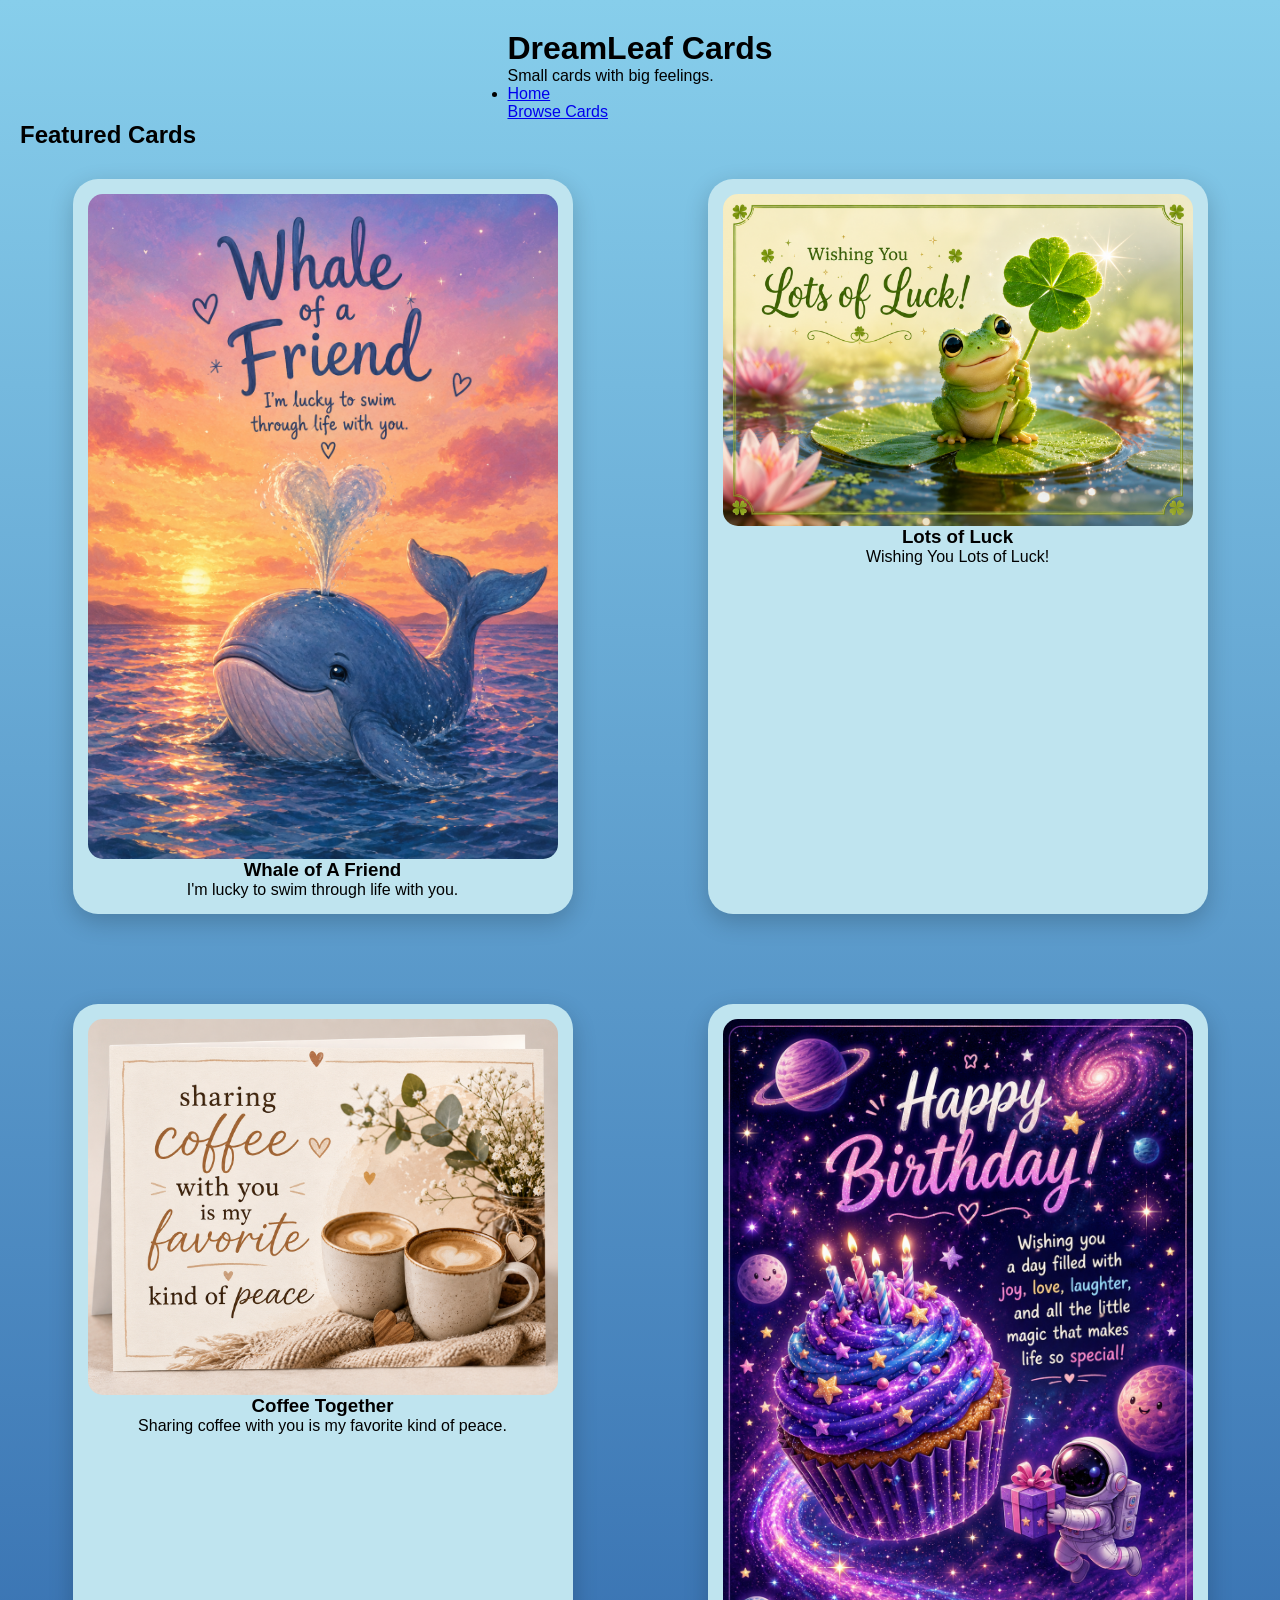
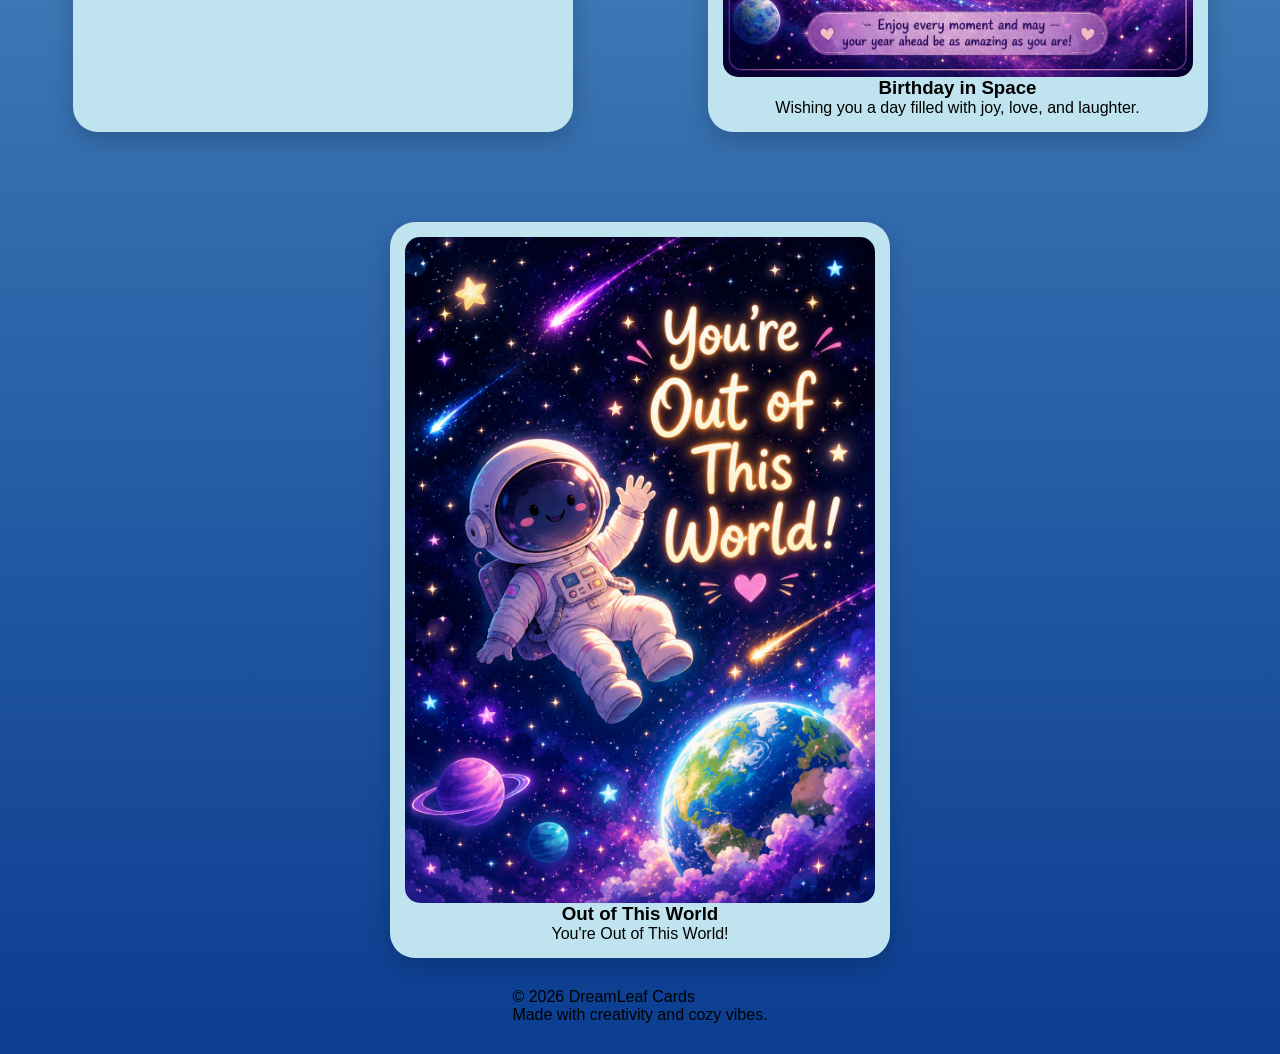
==== index.html @ 05cf786d "Add files via upload Update existing files." ====
<!DOCTYPE html>
<html lang="en">
<head>
  <meta charset="UTF-8">
  <meta name="viewport" content="width=device-width, initial-scale=1.0">
  <title>DreamLeaf Cards</title>
  <link rel="stylesheet" href="styles.css">
</head>
<body>

  <header class="hero">
    <h1>DreamLeaf Cards</h1>
    <p>Small cards with big feelings.</p>

    <nav>
      <ul>
        <li><a href="#">Home</a></li>
        <!-- Hidden for now <li><a href="#">Birthday</a></li>
        <li><a href="#">Funny</a></li>
        <li><a href="#">Animals</a></li>
        <li><a href="#">Holiday</a></li>
      </ul> -->
    </nav>

    <a href="#cards" class="browse-btn">Browse Cards</a>
  </header>

  <main>
    <section id="cards" class="cards-section">
      <h2>Featured Cards</h2>

      <div class="card-container">
        <div class="card">
   
        <a href="Whale.html">
  <img
    src="WhaleOfAFriend.png"
    alt="Whale of a Friend"
    class="card-image"
  />
</a>
        <h3>Whale of A Friend</h3>
        <p>I'm lucky to swim through life with you.</p>
     </div>

      <div class="card">
        <a href="Frog.html">
  <img
    src="FrogLuck.png"
    alt="Frog wishing lots of luck"
    class="card-image"
  />
  </a>
        <h3>Lots of Luck</h3>
        <p>Wishing You Lots of Luck!</p>
      </div>

      <div class="card">
        <a href="Coffee.html">
  <img
    src="CoffeePeace.png"
    alt="Coffee friendship greeting card" height="900" width="1250"
    class="card-image"
  />
  </a>
        <h3>Coffee Together</h3>
        <p>Sharing coffee with you is my favorite kind of peace.</p>
      </div>
      
            <div class="card">
        <a href="SpaceBirthday.html">
  <img
    src="SpaceBirthday.png"
    alt="Birthday in space greeting card" height="900" width="1250"
    class="card-image"
  />
  </a>
        <h3>Birthday in Space</h3>
        <p>Wishing you a day filled with joy, love, and laughter. </p>
      </div>
      
     <div class="card">
     <a href="OutofThisWorld.html">
  <img
    src="OutofThisWorld.png"
    alt="You're out of this world"
    class="card-image"
  />
</a>
       <h3>Out of This World</h3>
       <p>You're Out of This World!</p>
    </section>
    </div>
  </main>

  <footer>
    <p>© 2026 DreamLeaf Cards</p>
    <p>Made with creativity and cozy vibes.</p>
  </footer>

  <script>
    function shareCard(cardName) {
      if (navigator.share) {
        navigator.share({
          title: cardName,
          text: "Check out this card from DreamLeaf Cards!",
          url: window.location.href
        });
      } else {
        alert("Copy this page link to share the card!");
      }
    }
  </script>

</body>
</html>
---- styles.css ----
* {
  margin: 0;
  padding: 0;
  box-sizing: border-box;
}

body {
  background: linear-gradient(to bottom, #87ceeb, #0b3d91);

  font-family: Arial, sans-serif;

  min-height: 100vh;

  display: flex;
  flex-direction: column;
  align-items: center;

  padding: 30px 20px;
}

/* ---------- WEBSITE TITLE ---------- */

.site-header {
  text-align: center;
  margin-bottom: 40px;
}

.site-header h1 {
  font-size: 3rem;
  color: #0b3d91;

  margin-bottom: 10px;
}

.site-header p {
  font-size: 1.2rem;
  color: white;
}

/* ---------- CARD SECTION ---------- */

.card-container {
  display: flex;
  flex-wrap: wrap;

  justify-content: center;
  gap: 30px;

  width: 100%;
}

/* ---------- INDIVIDUAL CARD ---------- */

.card {
  width: 90%;
  max-width: 500px;

  margin: 30px auto;
  padding: 15px;

  background-color: #bfe4ef;

  border-radius: 25px;

  text-align: center;

  box-shadow: 0 8px 25px rgba(0,0,0,0.2);

  overflow: hidden;
}

.card:hover {
  transform: scale(1.03);
}

/* ---------- IMAGE ---------- */

.card-image {
  width: 100%;
  height: auto;

  display: block;

  border-radius: 15px;
}

/* ---------- TEXT ---------- */

.card h2 {
  color: #0b3d91;

  font-size: 2rem;

  margin-top: 20px;
  margin-bottom: 20px;
  }
  
  .share-btn {
  	background: linear-gradient(135deg, #7b5cff, #ff7be5);
      color: white;
      border: none;
      padding: 14px 24px;
      font-size: 1.1rem;
      font-weight: bold;
      border-radius: 999px;
      cursor: pointer;
      margin-top: 20px;
      box-shadow: 0 6px 18px rgba(0,0,0,0.25);
      transition: all 0.3s ease;
  }
  
  .share-btn:hover {
  	transform: scale(1.05);
      box-shadow: 0 10px 24px rgba(0,0,0,0.35);
 }
 
   .share-btn:active {
   	transform: scale(0.97);
   }
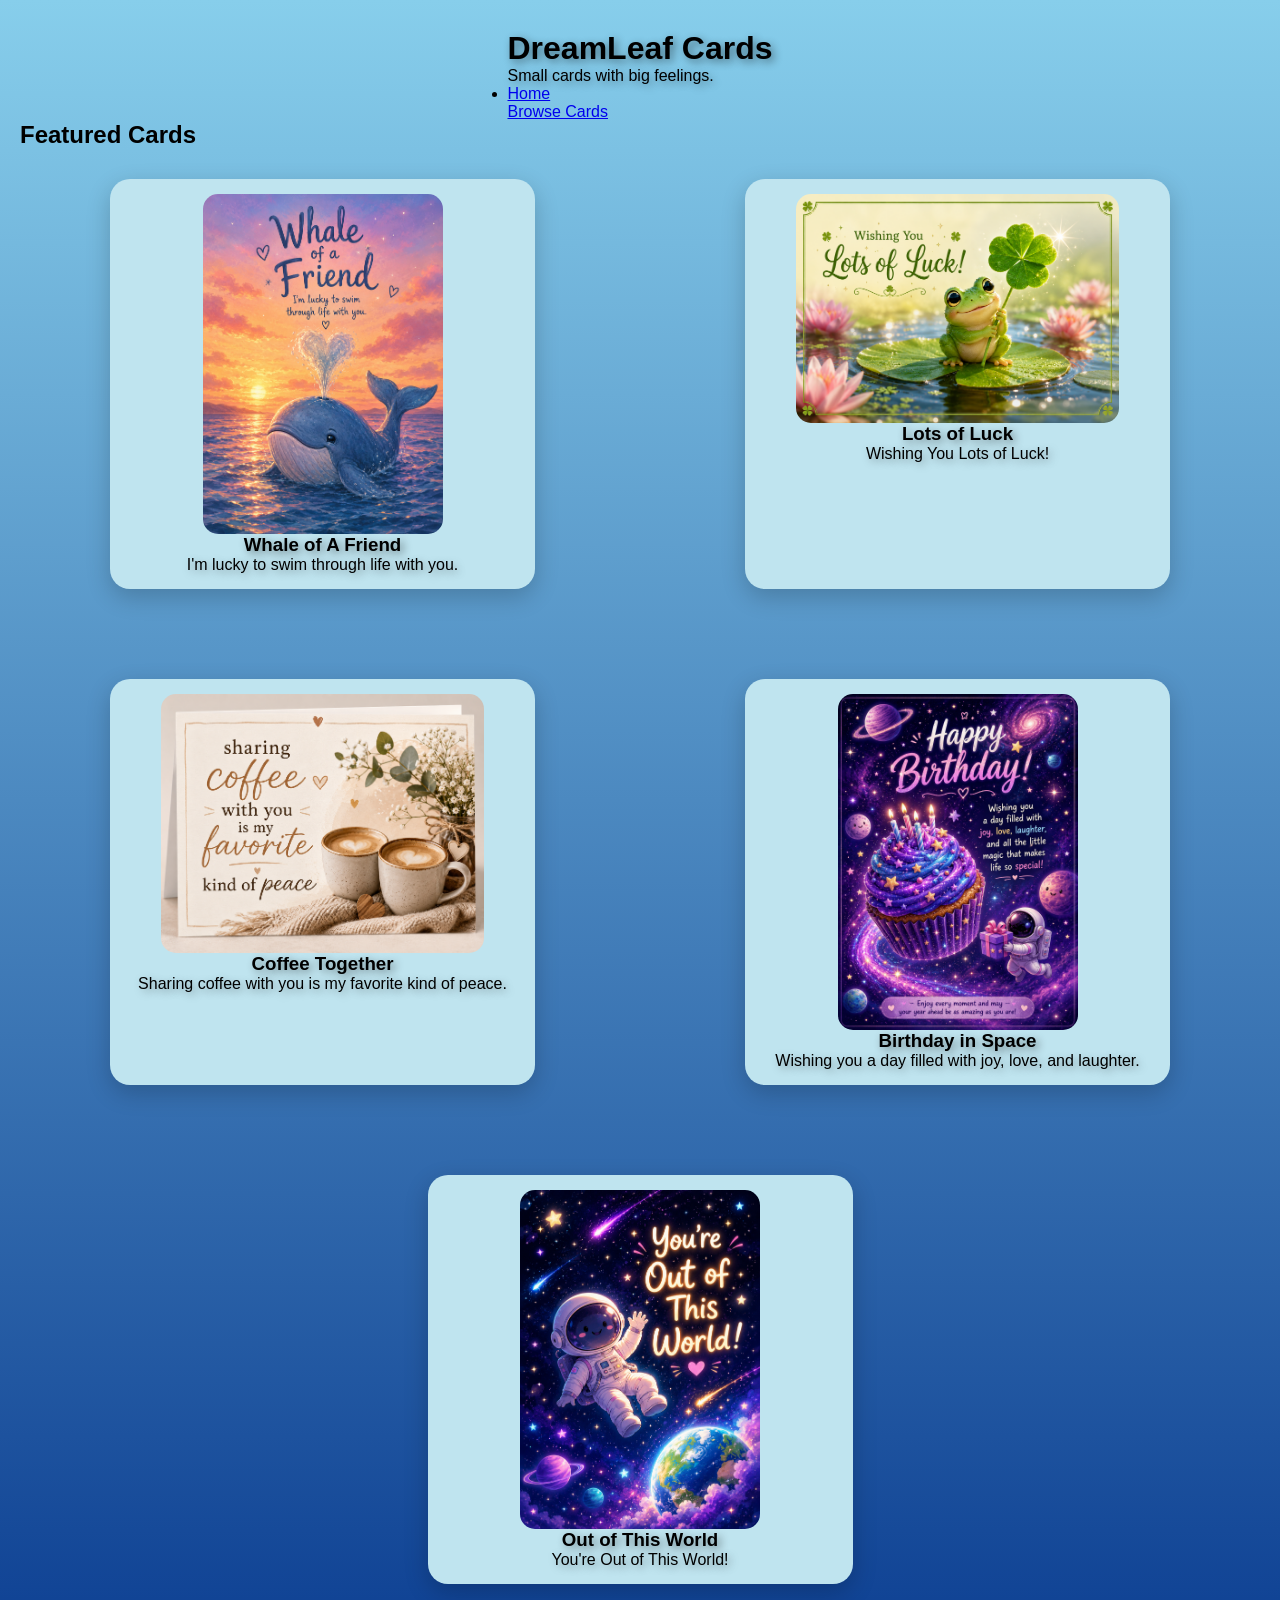
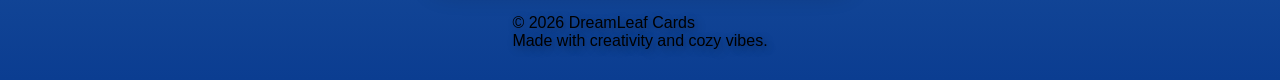
==== commit f0377b3d: "Add files via upload Update existing files." ====
--- a/index.html
+++ b/index.html
@@ -36,7 +36,7 @@
   <img
     src="WhaleOfAFriend.png"
     alt="Whale of a Friend"
-    class="card-image"
+    class="card-image verticle-card"
   />
 </a>
         <h3>Whale of A Friend</h3>
@@ -72,7 +72,7 @@
   <img
     src="SpaceBirthday.png"
     alt="Birthday in space greeting card" height="900" width="1250"
-    class="card-image"
+    class="card-image verticle-card"
   />
   </a>
         <h3>Birthday in Space</h3>
@@ -84,7 +84,7 @@
   <img
     src="OutofThisWorld.png"
     alt="You're out of this world"
-    class="card-image"
+    class="card-image verticle-card"
   />
 </a>
        <h3>Out of This World</h3>
--- a/styles.css
+++ b/styles.css
@@ -53,14 +53,14 @@
 
 .card {
   width: 90%;
-  max-width: 500px;
+  max-width: 425px;
 
   margin: 30px auto;
   padding: 15px;
 
   background-color: #bfe4ef;
 
-  border-radius: 25px;
+  border-radius: 20px;
 
   text-align: center;
 
@@ -76,12 +76,26 @@
 /* ---------- IMAGE ---------- */
 
 .card-image {
-  width: 100%;
+  width: 82%;
   height: auto;
-
+  max-height: 85vh;
+  max-width: 425px;
   display: block;
 
   border-radius: 15px;
+  
+  margin: 0 auto;
+}
+
+.verticle-card {
+	max-width: 300px;
+	}
+	
+@media (orientation: landscape) {
+	
+	.verticle-card {
+		max-width: 240px
+		}
 }
 
 /* ---------- TEXT ---------- */
@@ -117,4 +131,16 @@
    .share-btn:active {
    	transform: scale(0.97);
    }
+   
+   h1 {
+   	text-shadow: 3px 3px 8px rgba(0,0,0,0.45);
+   }
+   
+   h3 {
+   	text-shadow: 3px 3px 8px rgba(0,0,0,0.45);
+   }
+   
+   p {
+   	text-shadow: 3px 3px 8px rgba(0,0,0,0.35);
+   }
   
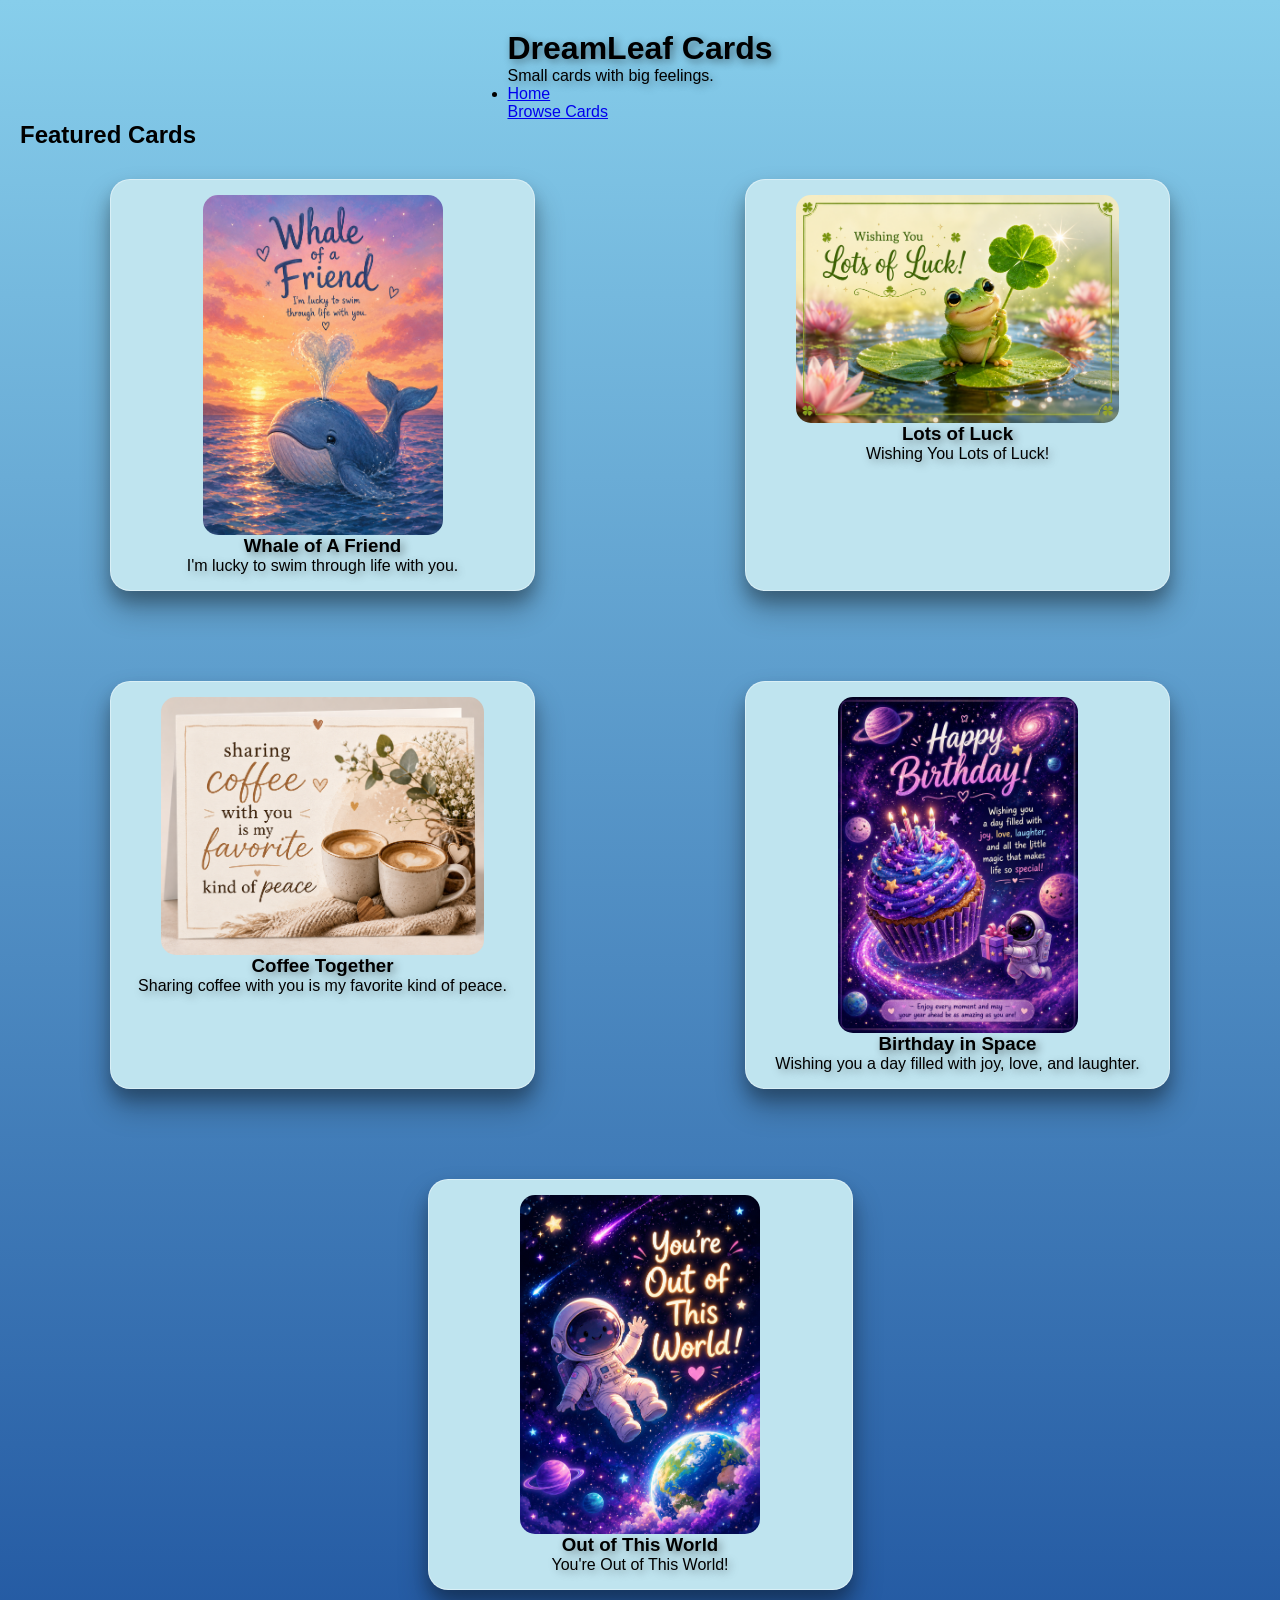
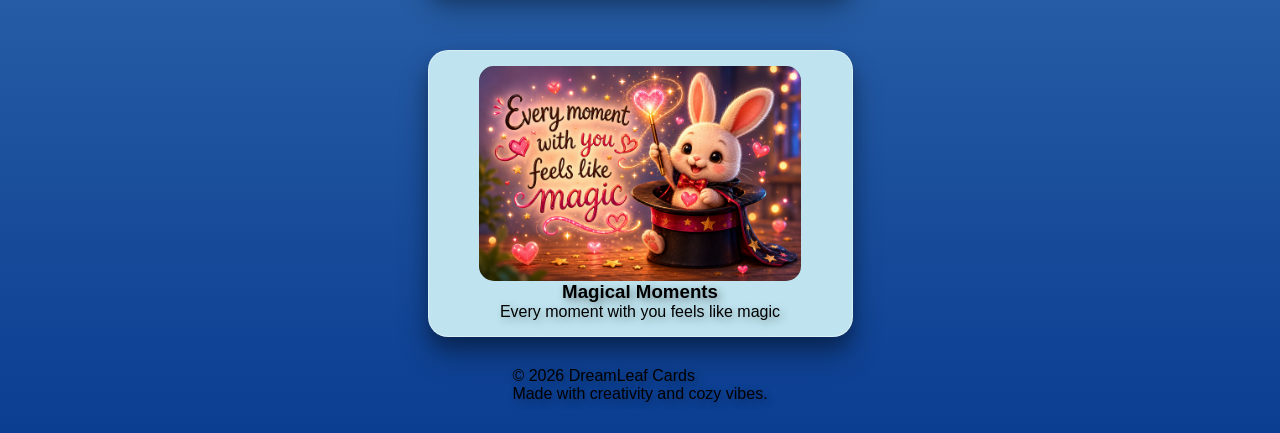
==== commit e5acd615: "Add files via upload Update existing files and upload new files." ====
--- a/index.html
+++ b/index.html
@@ -91,6 +91,19 @@
        <p>You're Out of This World!</p>
     </section>
     </div>
+    
+         <div class="card">
+     <a href="Magic.html">
+  <img
+    src="Magic.png"
+    alt="You're magical card"
+    class="card-image"
+  />
+</a>
+       <h3>Magical Moments</h3>
+       <p>Every moment with you feels like magic</p>
+    </section>
+    </div>
   </main>
 
   <footer>
--- a/styles.css
+++ b/styles.css
@@ -59,18 +59,21 @@
   padding: 15px;
 
   background-color: #bfe4ef;
-
+  border: 1px solid rgba(255,255,255,0.4);
   border-radius: 20px;
 
   text-align: center;
 
-  box-shadow: 0 8px 25px rgba(0,0,0,0.2);
+  box-shadow: 0 18px 30px rgba(0, 0, 0, 0.3),
+                            0 10px 15px rgba(0, 0, 0, 0.2);
 
   overflow: hidden;
 }
-
+ transition: 0.3s ease;
 .card:hover {
-  transform: scale(1.03);
+  transform: translate(-6px) scale(1.02);
+  box-shadow: 0 25px 40px rgba(0, 0, 0, 0.3),
+                            0 10px 15px rgba(0, 0, 0, 0.2);
 }
 
 /* ---------- IMAGE ---------- */
@@ -110,26 +113,54 @@
   }
   
   .share-btn {
-  	background: linear-gradient(135deg, #7b5cff, #ff7be5);
+  	background: linear-gradient(180deg,#67d4ff, #3ba7f5);
       color: white;
+      font-weight: bold;
       border: none;
-      padding: 14px 24px;
-      font-size: 1.1rem;
-      font-weight: bold;
-      border-radius: 999px;
-      cursor: pointer;
-      margin-top: 20px;
-      box-shadow: 0 6px 18px rgba(0,0,0,0.25);
-      transition: all 0.3s ease;
+      border-radius: 16px;
+      
+      padding: 14px 28px;
+      
+      position: relative;
+      
+      box-shadow:
+        0 7px 0 #1f78c9,
+        0 14px 24px rgba(0,0,0,0.25);
+        
+        cursor: pointer;
+        
+      transition: transform 0.15s ease,
+        box-shadow 0.15s ease;
   }
   
+  .share-btn::before {
+  	content: "";
+     
+       position: absolute;
+
+       top: 3px;
+       left: 6px;
+       right: 6px;
+       height: 45%;  
+       
+       border-radius: 12px;
+       
+       background: rgba(255,255,255,0.25);
+       
+       pointer-events: none;
+}
   .share-btn:hover {
-  	transform: scale(1.05);
-      box-shadow: 0 10px 24px rgba(0,0,0,0.35);
+  	transform: translateY(-2px);
+      box-shadow: 0 9px 0 #1f78c9,
+        0 18px 28px rgba(0,0,0,0.3);
  }
  
    .share-btn:active {
-   	transform: scale(0.97);
+   	transform: translateY(4px);
+   
+       box-shadow:
+        0 3px 0 #1f78c9,
+        0 8px 14px rgba(0,0,0,0.25);
    }
    
    h1 {
@@ -143,4 +174,8 @@
    p {
    	text-shadow: 3px 3px 8px rgba(0,0,0,0.35);
    }
+   
+   .share-card {
+   	max-width: 700px;
+   }
   
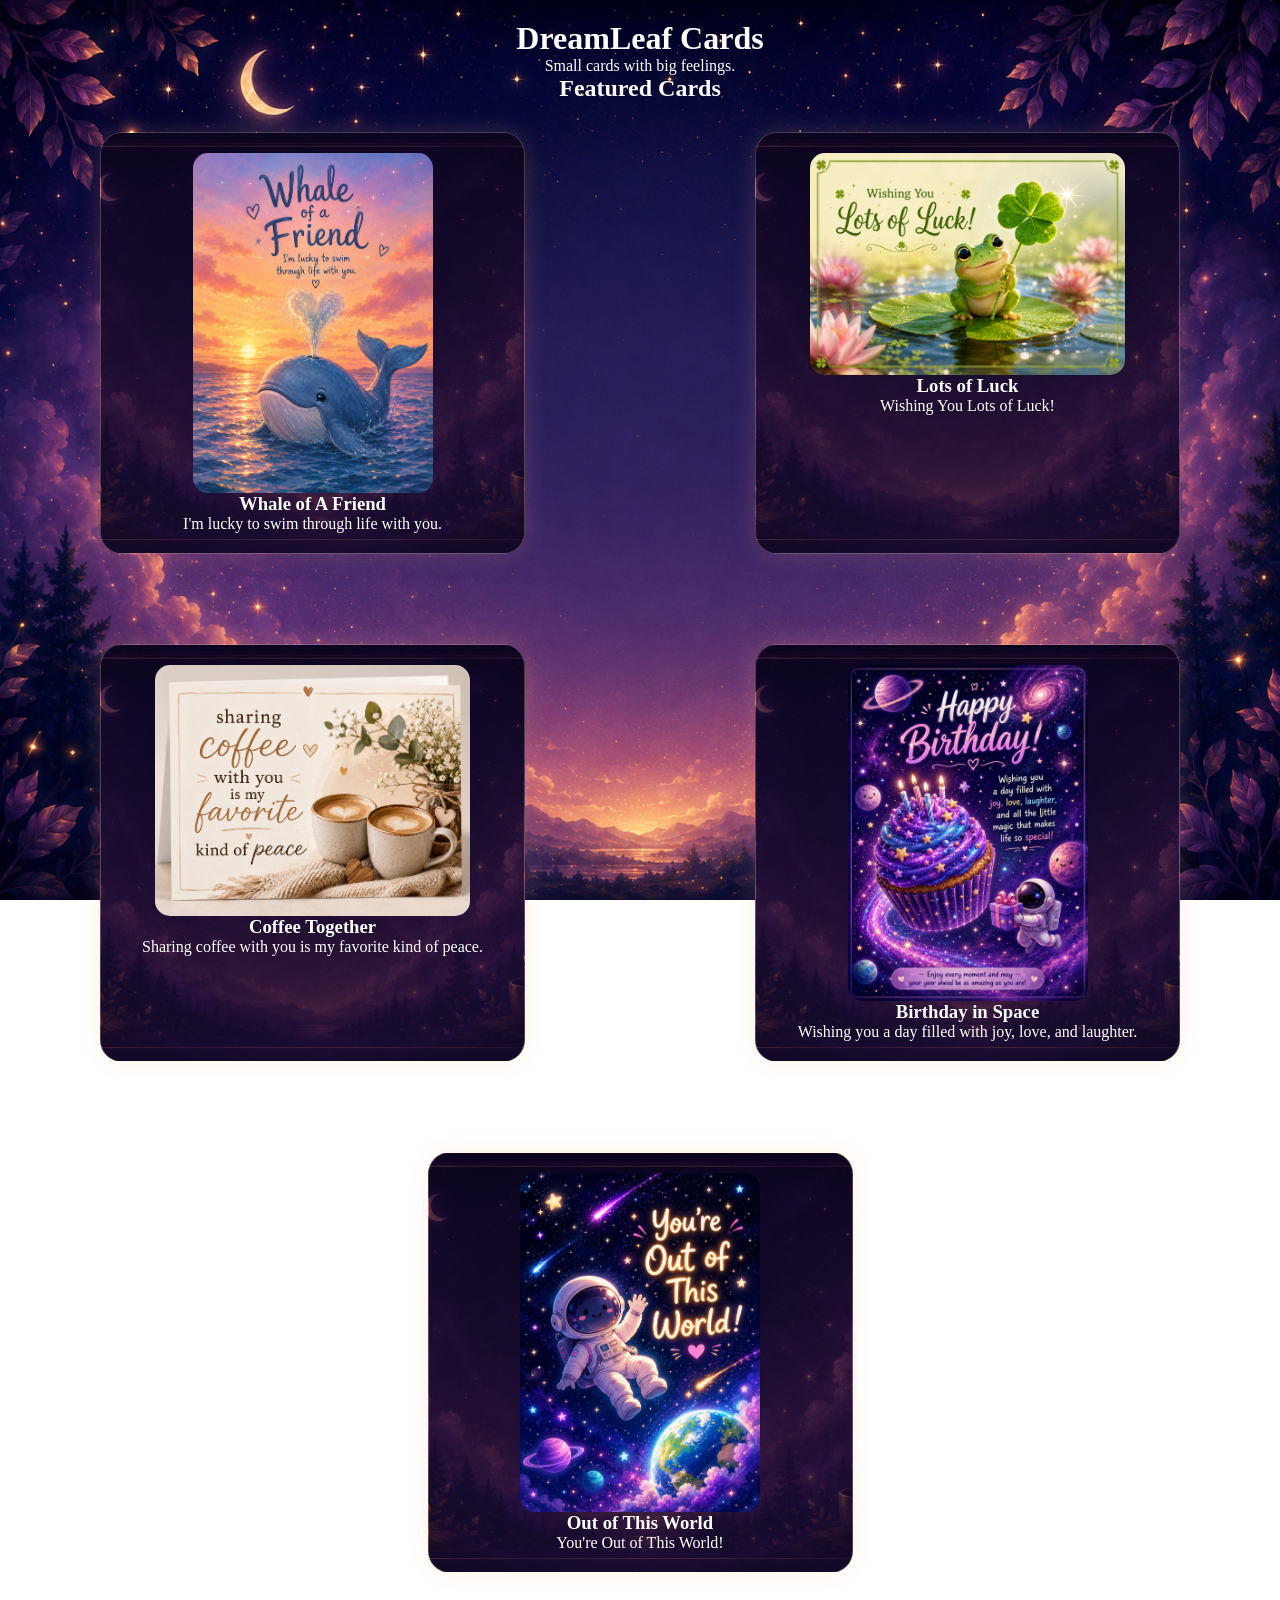
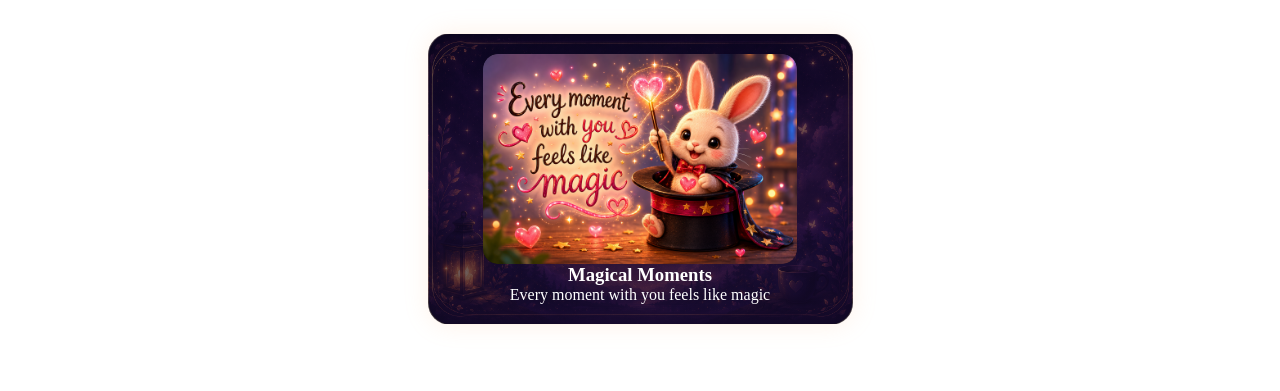
==== commit 6f5391af: "Add files via upload Update existing files." ====
--- a/index.html
+++ b/index.html
@@ -14,15 +14,15 @@
 
     <nav>
       <ul>
-        <li><a href="#">Home</a></li>
-        <!-- Hidden for now <li><a href="#">Birthday</a></li>
+        <!-- Hidden for now<li><a href="#">Home</a></li>
+        <li><a href="#">Birthday</a></li>
         <li><a href="#">Funny</a></li>
         <li><a href="#">Animals</a></li>
         <li><a href="#">Holiday</a></li>
-      </ul> -->
+      </ul> 
     </nav>
 
-    <a href="#cards" class="browse-btn">Browse Cards</a>
+    <a href="#cards" class="browse-btn">Browse Cards</a> -->
   </header>
 
   <main>
--- a/styles.css
+++ b/styles.css
@@ -6,16 +6,20 @@
 
 body {
   background: linear-gradient(to bottom, #87ceeb, #0b3d91);
-
-  font-family: Arial, sans-serif;
+  color: white;
+
+  font-family: Georgia, serif;
 
   min-height: 100vh;
-
-  display: flex;
-  flex-direction: column;
+   background-image: url("Background.png");
+   background-size: cover;
+   background-position: center;
+   background-repeat: no-repeat;
+   background-attachment: fixed;
   align-items: center;
-
-  padding: 30px 20px;
+  margin: 0;   
+  padding-top: 20px;
+  text-align: center;
 }
 
 /* ---------- WEBSITE TITLE ---------- */
@@ -52,23 +56,50 @@
 /* ---------- INDIVIDUAL CARD ---------- */
 
 .card {
+	position: relative;
+	
+	background-image: url("CardBackground.png");
+	background-size: cover;
+	background-position: center;
+	background-repeat: no-repeat;
+	
+	color: white;
+	
   width: 90%;
   max-width: 425px;
 
   margin: 30px auto;
-  padding: 15px;
-
-  background-color: #bfe4ef;
-  border: 1px solid rgba(255,255,255,0.4);
-  border-radius: 20px;
+  padding: 20px;
+
+  border: 1px solid rgba(255,220,180,0.25);
+  border-radius: 22px;
 
   text-align: center;
 
-  box-shadow: 0 18px 30px rgba(0, 0, 0, 0.3),
-                            0 10px 15px rgba(0, 0, 0, 0.2);
+  box-shadow: 0  0 25px rgba(255, 180, 120, 0.18);
+                           
 
   overflow: hidden;
 }
+
+.card::before {
+	content: "";
+	
+	position: absolute;
+	inset: 0;
+	
+	background:
+	    linear-gradient(rgba(15, 8, 30, 0.55),
+	    rgba(25, 12, 45, 0.65)
+	 );
+	
+	z-index: 0;
+	}
+	
+	.card * {
+		position: relative;
+		z-index: 1;
+		}
  transition: 0.3s ease;
 .card:hover {
   transform: translate(-6px) scale(1.02);
@@ -113,7 +144,9 @@
   }
   
   .share-btn {
-  	background: linear-gradient(180deg,#67d4ff, #3ba7f5);
+  	background: linear-gradient(180deg, rgba(70, 35, 110, 0.95),
+                  rgba(30, 15, 55, 0.95)
+                  );
       color: white;
       font-weight: bold;
       border: none;
@@ -124,8 +157,8 @@
       position: relative;
       
       box-shadow:
-        0 7px 0 #1f78c9,
-        0 14px 24px rgba(0,0,0,0.25);
+        0 14px 24px rgba(0,0,0,0.25),
+        0 0 18px rgba(255, 200, 140, 0.18);
         
         cursor: pointer;
         
@@ -164,7 +197,8 @@
    }
    
    h1 {
-   	text-shadow: 3px 3px 8px rgba(0,0,0,0.45);
+   	text-shadow: 0 0 10px rgba(255, 220, 150, 0.7,
+             0 0 20px rgba(255, 180, 100, 0.5);
    }
    
    h3 {
@@ -178,4 +212,17 @@
    .share-card {
    	max-width: 700px;
    }
+   
+   nav a {
+   	color: #ffdca8;
+       text-decoration: none;
+       margin: 0 10px;
+       font-size: 1.1rem;
+       }
+       
+       nav a:hover {
+       	color: white;
+       }
+       
+    
   
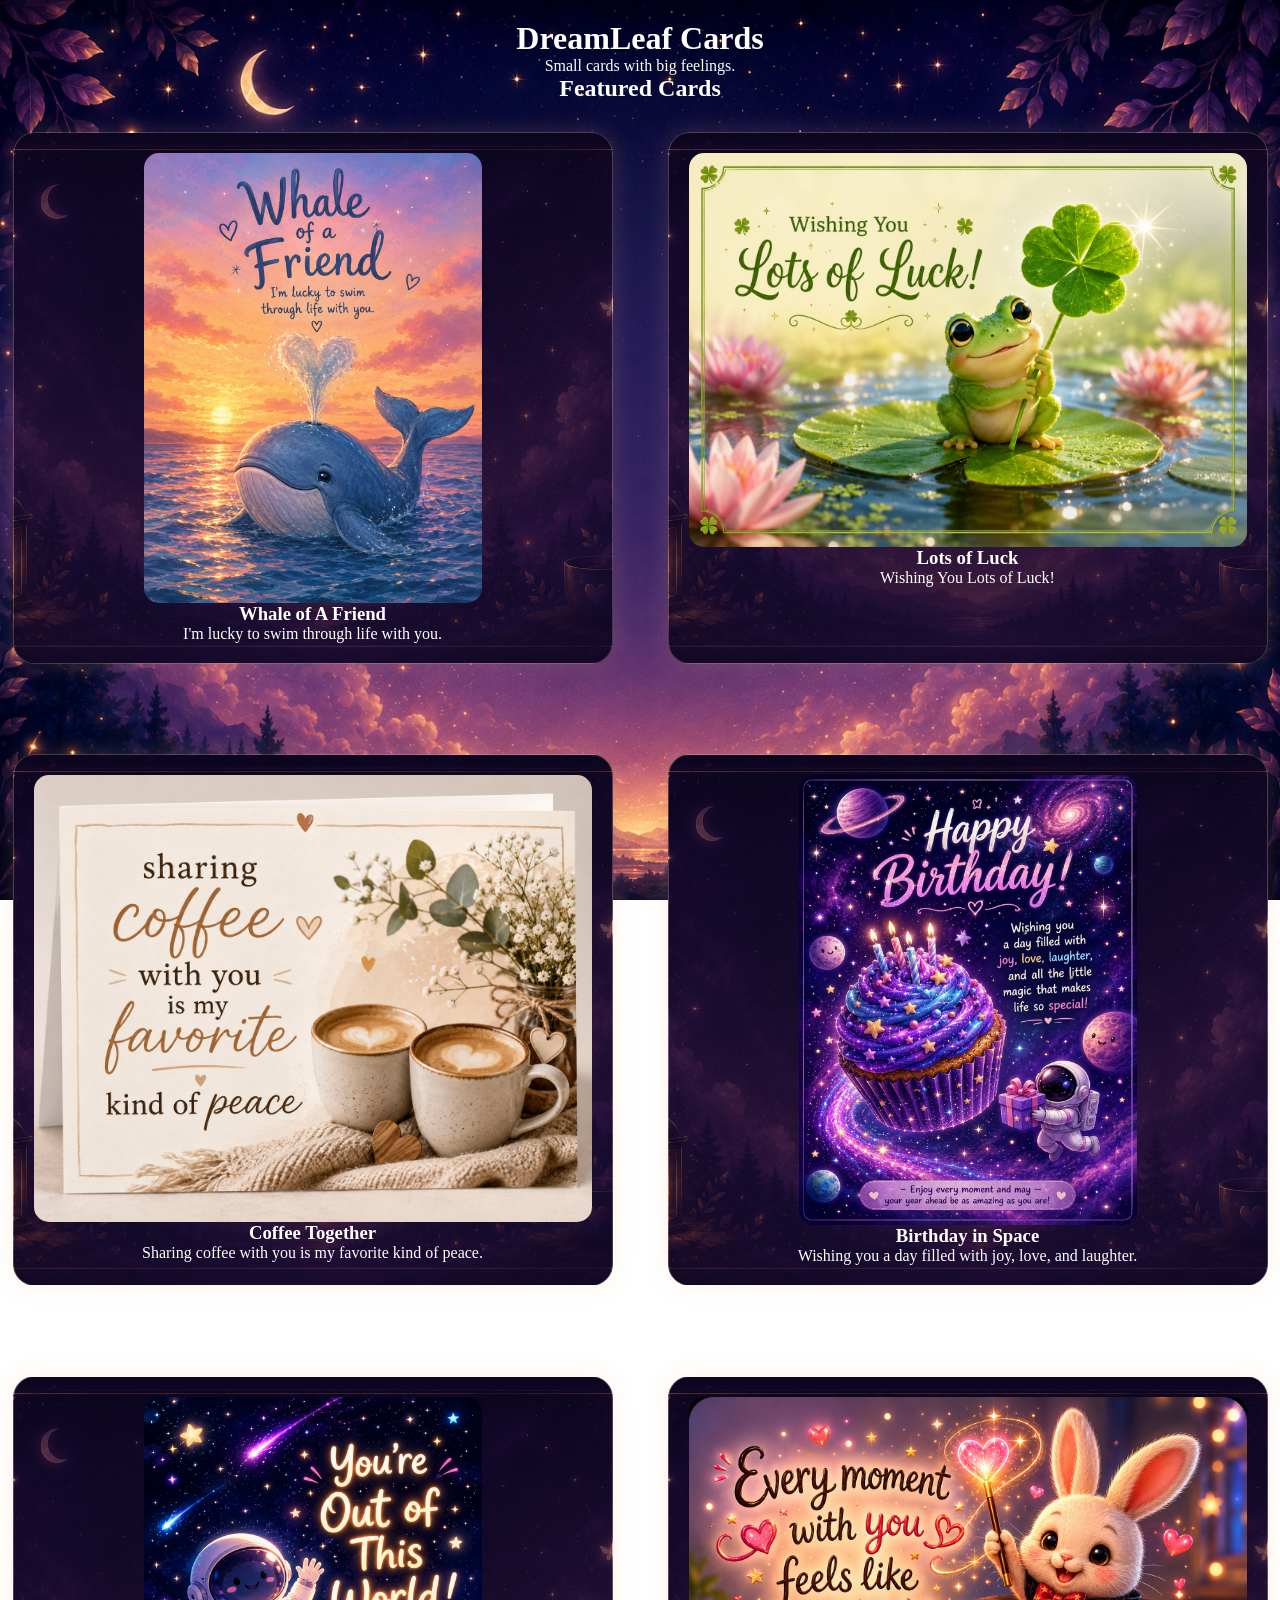
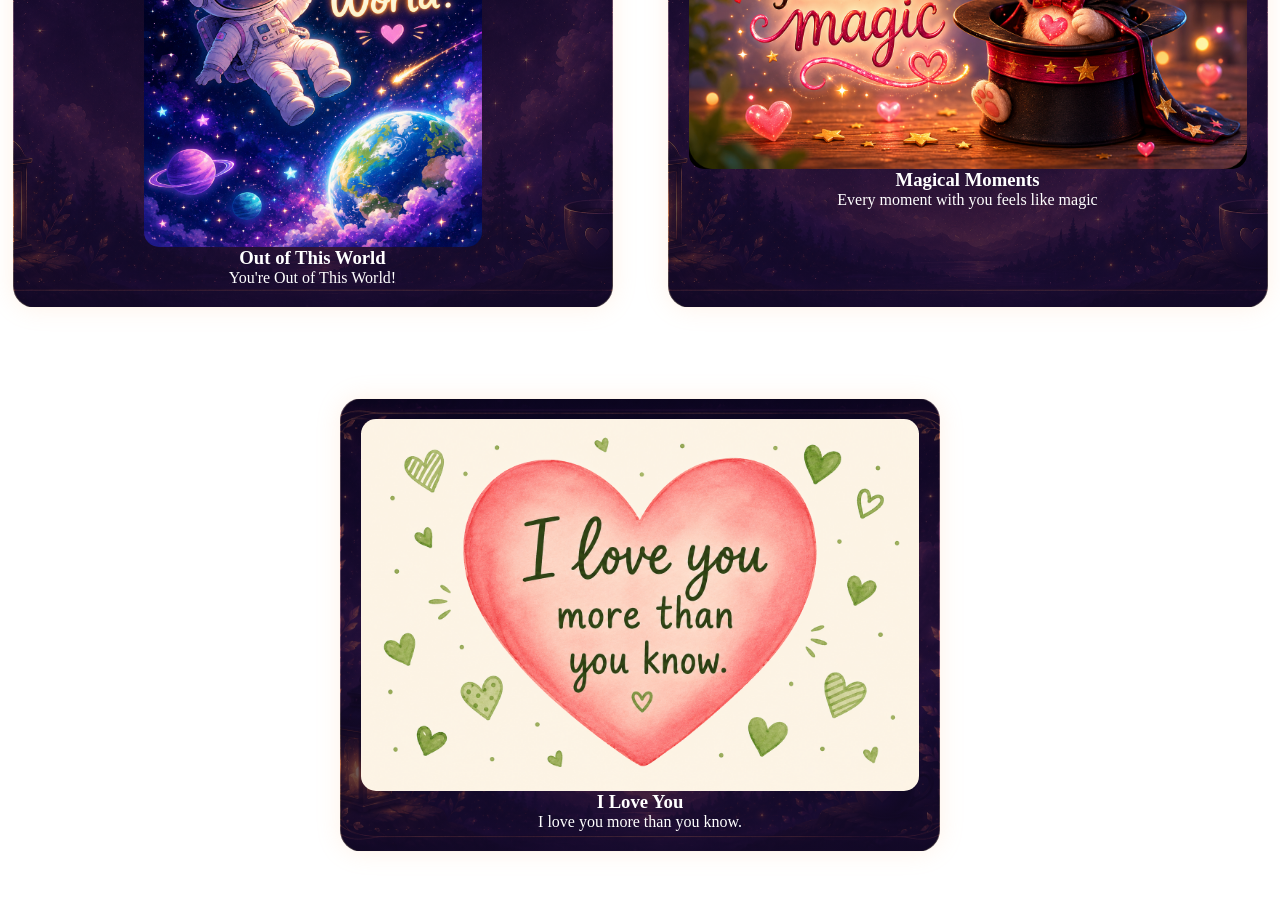
==== commit 3469694f: "Add files via upload Update existing files and upload new files." ====
--- a/index.html
+++ b/index.html
@@ -5,6 +5,16 @@
   <meta name="viewport" content="width=device-width, initial-scale=1.0">
   <title>DreamLeaf Cards</title>
   <link rel="stylesheet" href="styles.css">
+  <!-- Google tag (gtag.js) -->
+<script async src="https://www.googletagmanager.com/gtag/js?id=G-XDQZ6QW7JZ"></script>
+<script>
+  window.dataLayer = window.dataLayer || [];
+  function gtag(){dataLayer.push(arguments);}
+  gtag('js', new Date());
+
+  gtag('config', 'G-XDQZ6QW7JZ');
+</script>
+  
 </head>
 <body>
 
@@ -36,7 +46,7 @@
   <img
     src="WhaleOfAFriend.png"
     alt="Whale of a Friend"
-    class="card-image verticle-card"
+    class="card-image verticle-card-img"
   />
 </a>
         <h3>Whale of A Friend</h3>
@@ -72,7 +82,7 @@
   <img
     src="SpaceBirthday.png"
     alt="Birthday in space greeting card" height="900" width="1250"
-    class="card-image verticle-card"
+    class="card-image verticle-card-img"
   />
   </a>
         <h3>Birthday in Space</h3>
@@ -84,12 +94,12 @@
   <img
     src="OutofThisWorld.png"
     alt="You're out of this world"
-    class="card-image verticle-card"
+    class="card-image verticle-card-img"
   />
 </a>
        <h3>Out of This World</h3>
        <p>You're Out of This World!</p>
-    </section>
+   
     </div>
     
          <div class="card">
@@ -102,8 +112,22 @@
 </a>
        <h3>Magical Moments</h3>
        <p>Every moment with you feels like magic</p>
+    
+    </div>
+    
+    <div class="card">
+     <a href="Love.html">
+  <img
+    src="Love.png"
+    alt="I love you"
+    class="card-image"
+  />
+</a>
+       <h3>I Love You</h3>
+       <p>I love you more than you know. </p>
+    
+    </div>
     </section>
-    </div>
   </main>
 
   <footer>
--- a/styles.css
+++ b/styles.css
@@ -66,7 +66,7 @@
 	color: white;
 	
   width: 90%;
-  max-width: 425px;
+  max-width: 600px;
 
   margin: 30px auto;
   padding: 20px;
@@ -110,10 +110,10 @@
 /* ---------- IMAGE ---------- */
 
 .card-image {
-  width: 82%;
+  width: 100%;
   height: auto;
   max-height: 85vh;
-  max-width: 425px;
+  max-width: none;
   display: block;
 
   border-radius: 15px;
@@ -121,14 +121,15 @@
   margin: 0 auto;
 }
 
-.verticle-card {
-	max-width: 300px;
+.verticle-card-img {
+	max-width: 400px;
 	}
 	
 @media (orientation: landscape) {
 	
-	.verticle-card {
-		max-width: 240px
+	.verticle-card-img {
+		max-width: 338px;
+		max-height: 450px;
 		}
 }
 
@@ -183,17 +184,19 @@
        pointer-events: none;
 }
   .share-btn:hover {
-  	transform: translateY(-2px);
-      box-shadow: 0 9px 0 #1f78c9,
-        0 18px 28px rgba(0,0,0,0.3);
+  	transform: scale(1.03);
+      background: rgba(70, 35, 110, 0.95);
+      color: white;
+       box-shadow:
+            0 0 20px rgba (255, 210, 140, 0.35);
  }
  
    .share-btn:active {
-   	transform: translateY(4px);
+   	transform: translateY(2px);
    
        box-shadow:
-        0 3px 0 #1f78c9,
-        0 8px 14px rgba(0,0,0,0.25);
+       0 8px 18px rgba(0,0,0,0.25),
+       0 0 18px rgba(255, 200, 140, 0.22);
    }
    
    h1 {
@@ -224,5 +227,17 @@
        	color: white;
        }
        
+  .share-card.horizontal-card {
+  	width: 98%;
+      max-width: 900px;
+      }
+      
+  .horizontal-card .card-image {
+  	width: 100%;
+      max-width: none;
+      height: auto;
+  }
+  
+  
     
   
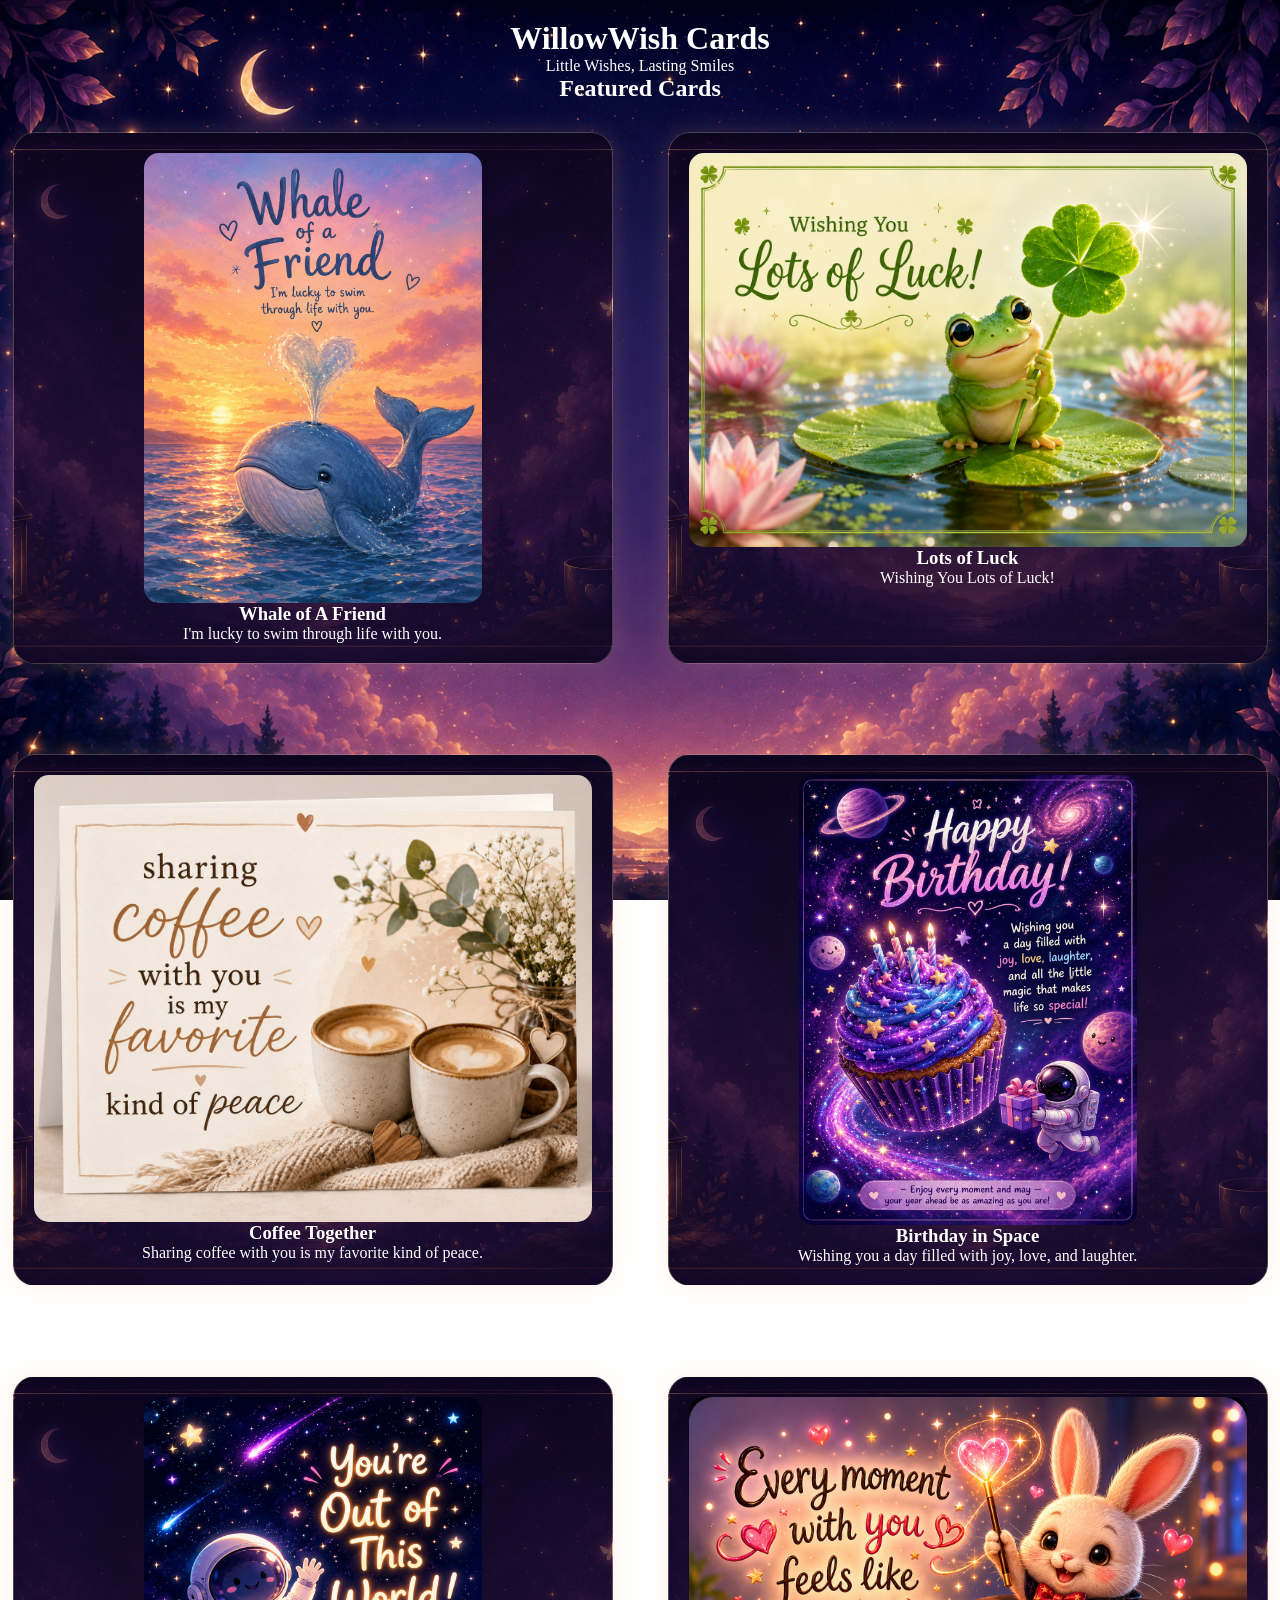
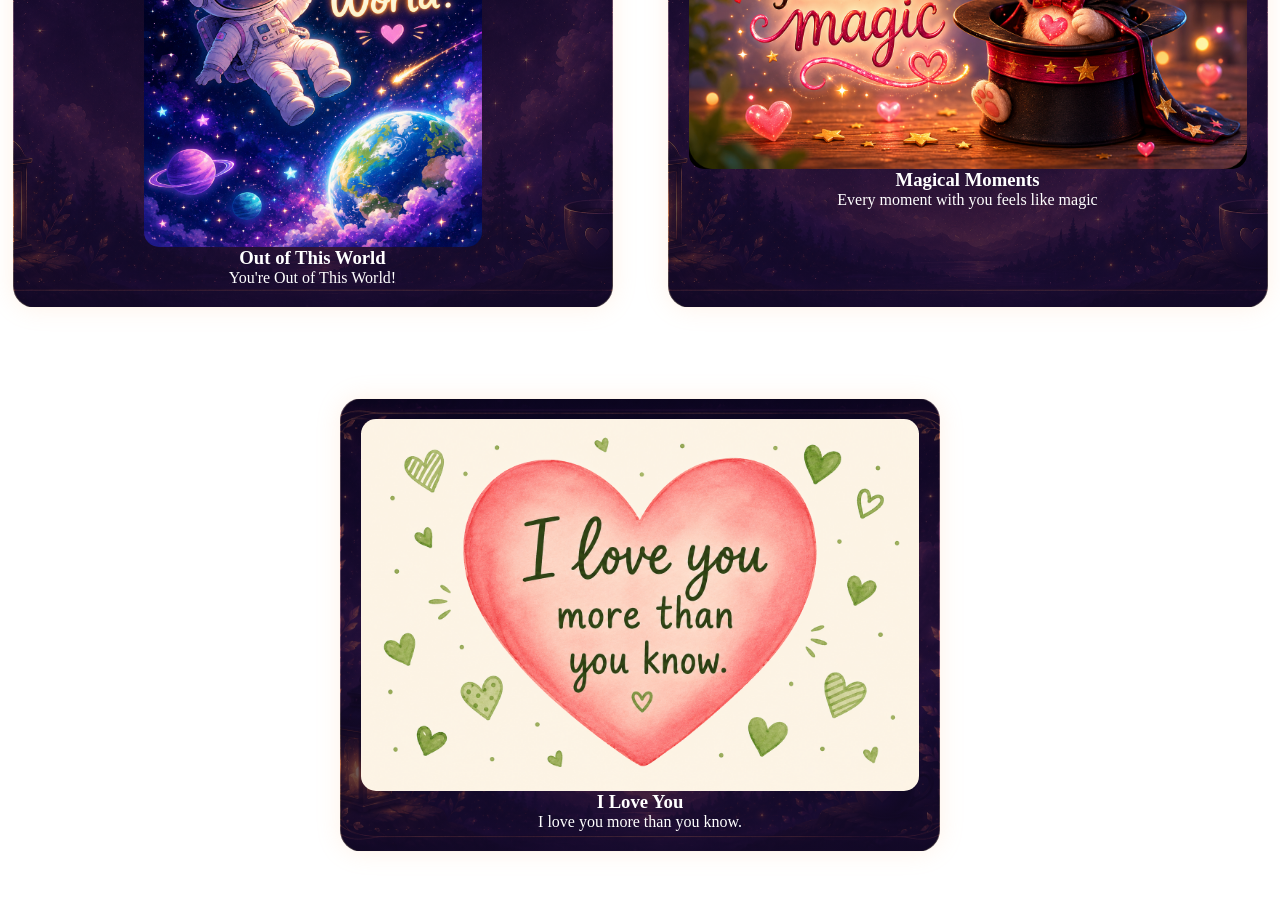
==== commit 73ceda6c: "Add files via upload Update existing files" ====
--- a/index.html
+++ b/index.html
@@ -3,7 +3,7 @@
 <head>
   <meta charset="UTF-8">
   <meta name="viewport" content="width=device-width, initial-scale=1.0">
-  <title>DreamLeaf Cards</title>
+  <title>WillowWish Cards Cards</title>
   <link rel="stylesheet" href="styles.css">
   <!-- Google tag (gtag.js) -->
 <script async src="https://www.googletagmanager.com/gtag/js?id=G-XDQZ6QW7JZ"></script>
@@ -19,8 +19,8 @@
 <body>
 
   <header class="hero">
-    <h1>DreamLeaf Cards</h1>
-    <p>Small cards with big feelings.</p>
+    <h1>WillowWish Cards</h1>
+    <p>Little Wishes, Lasting Smiles</p>
 
     <nav>
       <ul>
@@ -131,8 +131,8 @@
   </main>
 
   <footer>
-    <p>© 2026 DreamLeaf Cards</p>
-    <p>Made with creativity and cozy vibes.</p>
+    <p>© 2026 WillowWish Cards</p>
+    <p>Made with kindness and a touch of magic</p>
   </footer>
 
   <script>
@@ -140,7 +140,7 @@
       if (navigator.share) {
         navigator.share({
           title: cardName,
-          text: "Check out this card from DreamLeaf Cards!",
+          text: "Check out this card from WillowWish Cards!",
           url: window.location.href
         });
       } else {
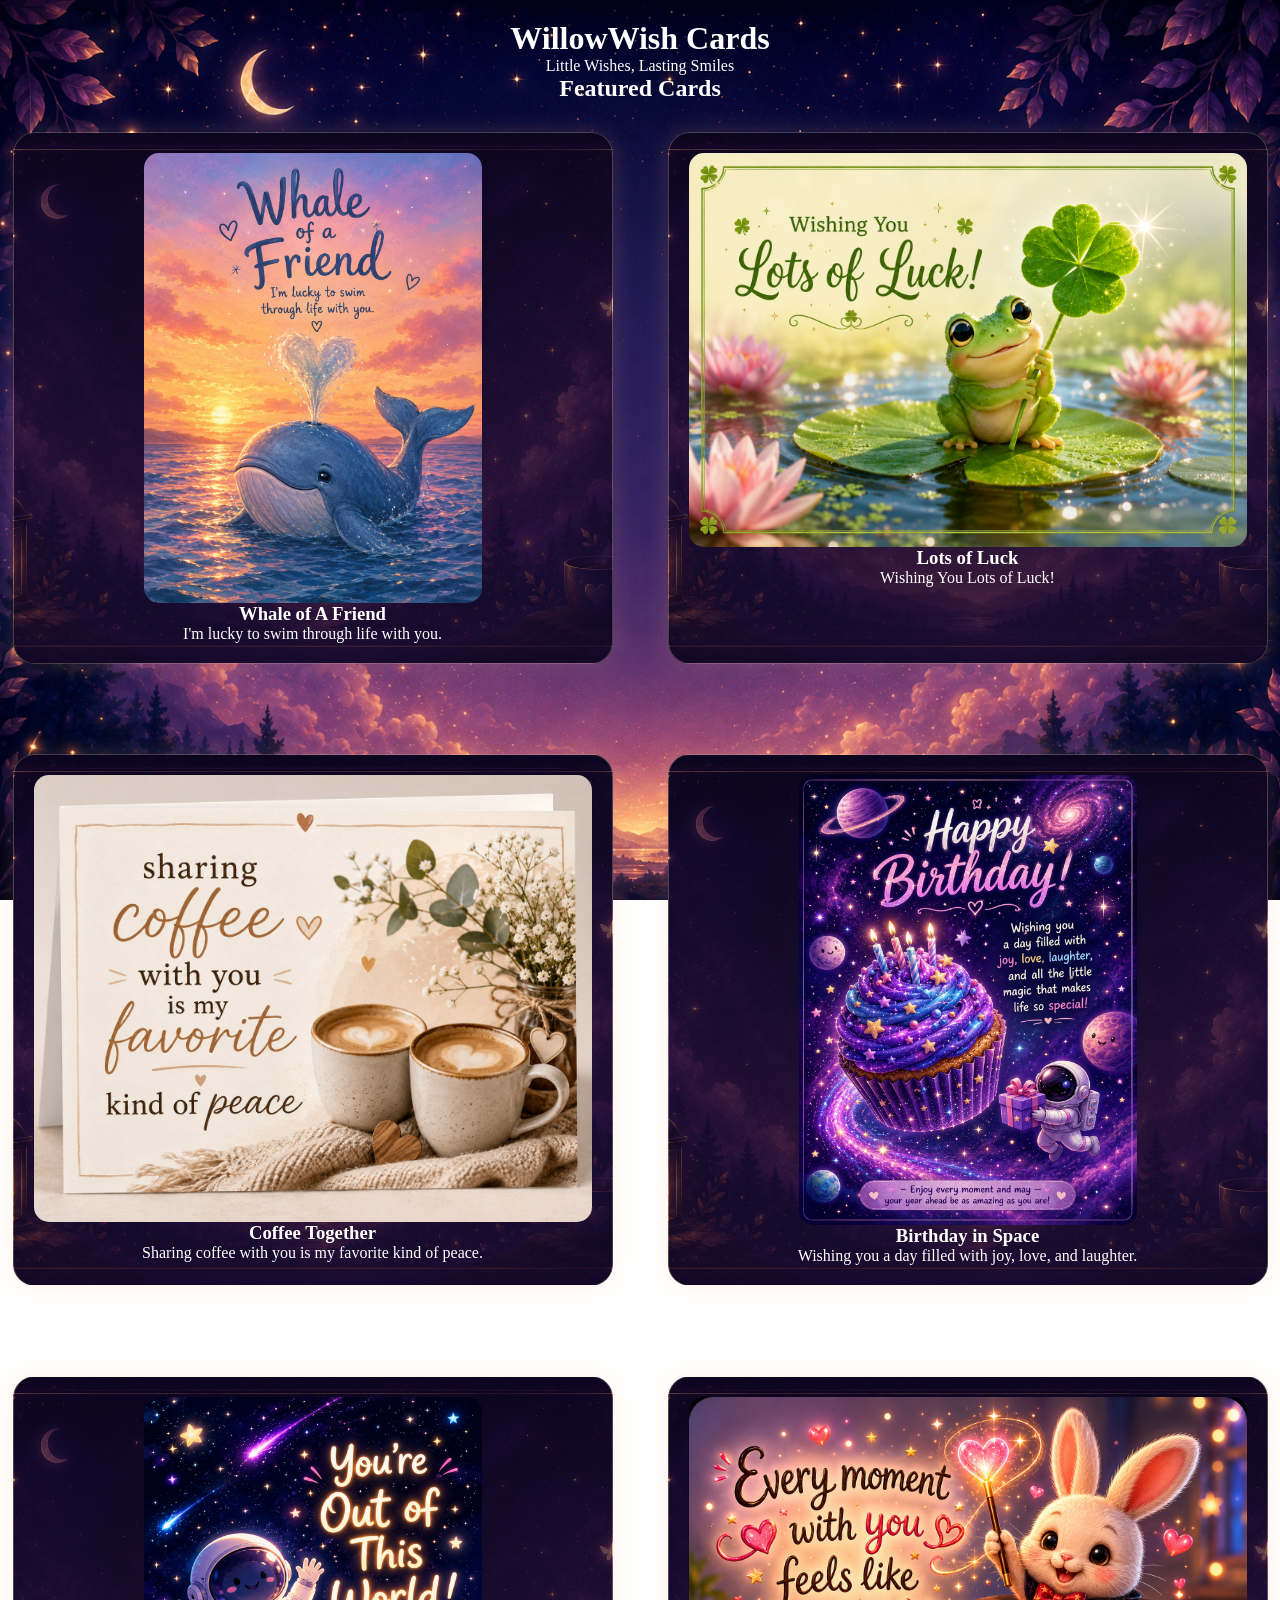
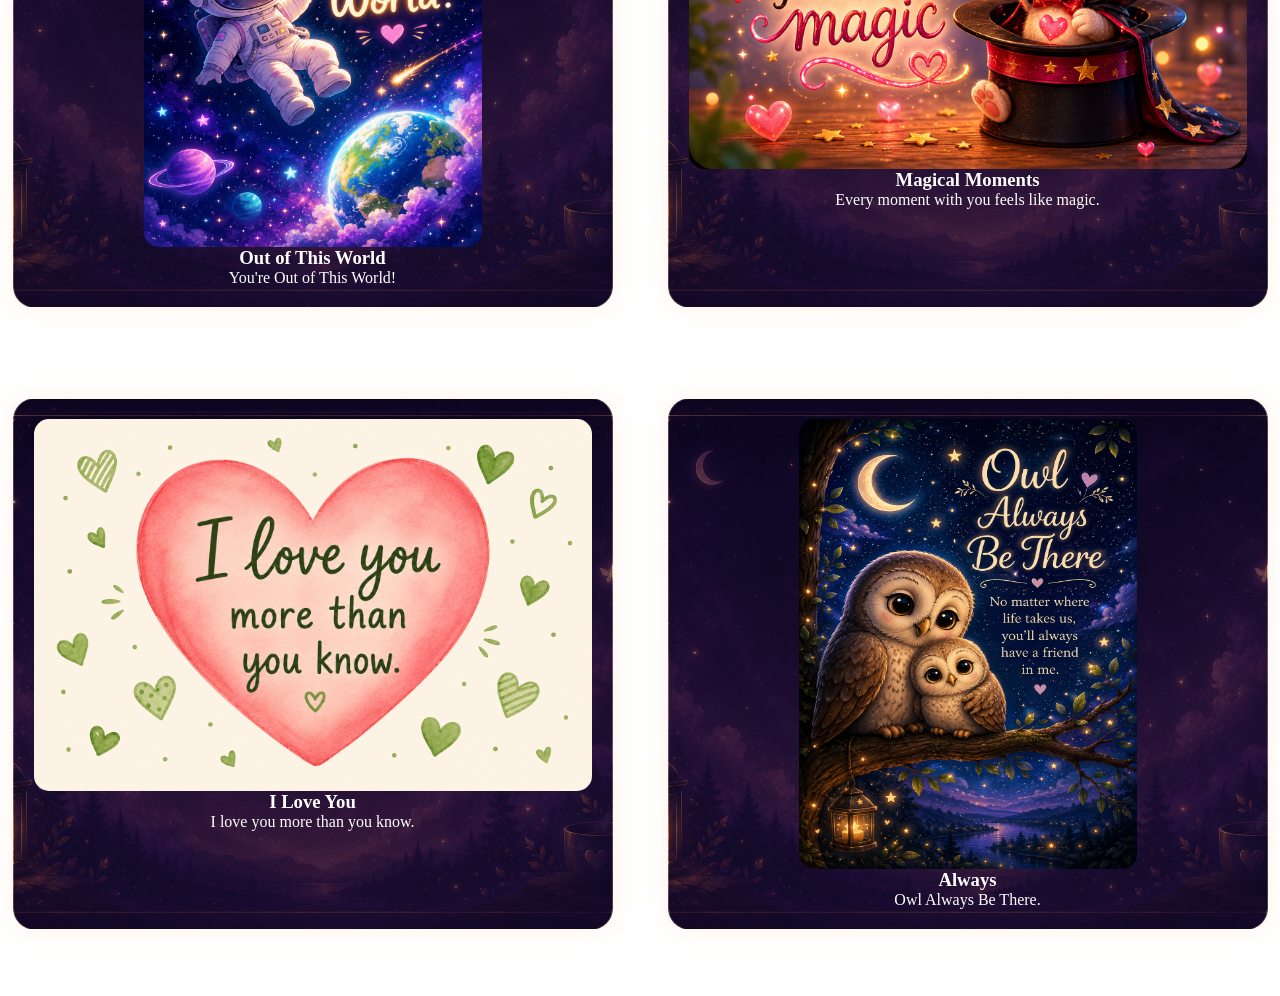
==== commit 8db00d7a: "Add files via upload Update existing files and upload new files." ====
--- a/index.html
+++ b/index.html
@@ -111,7 +111,7 @@
   />
 </a>
        <h3>Magical Moments</h3>
-       <p>Every moment with you feels like magic</p>
+       <p>Every moment with you feels like magic.</p>
     
     </div>
     
@@ -125,6 +125,19 @@
 </a>
        <h3>I Love You</h3>
        <p>I love you more than you know. </p>
+    
+    </div>
+    
+    <div class="card">
+     <a href="Owl.html">
+  <img
+    src="Owl.png"
+    alt="Owl always be with you"
+    class="card-image verticle-card-img"
+  />
+</a>
+       <h3>Always</h3>
+       <p>Owl Always Be There.</p>
     
     </div>
     </section>
